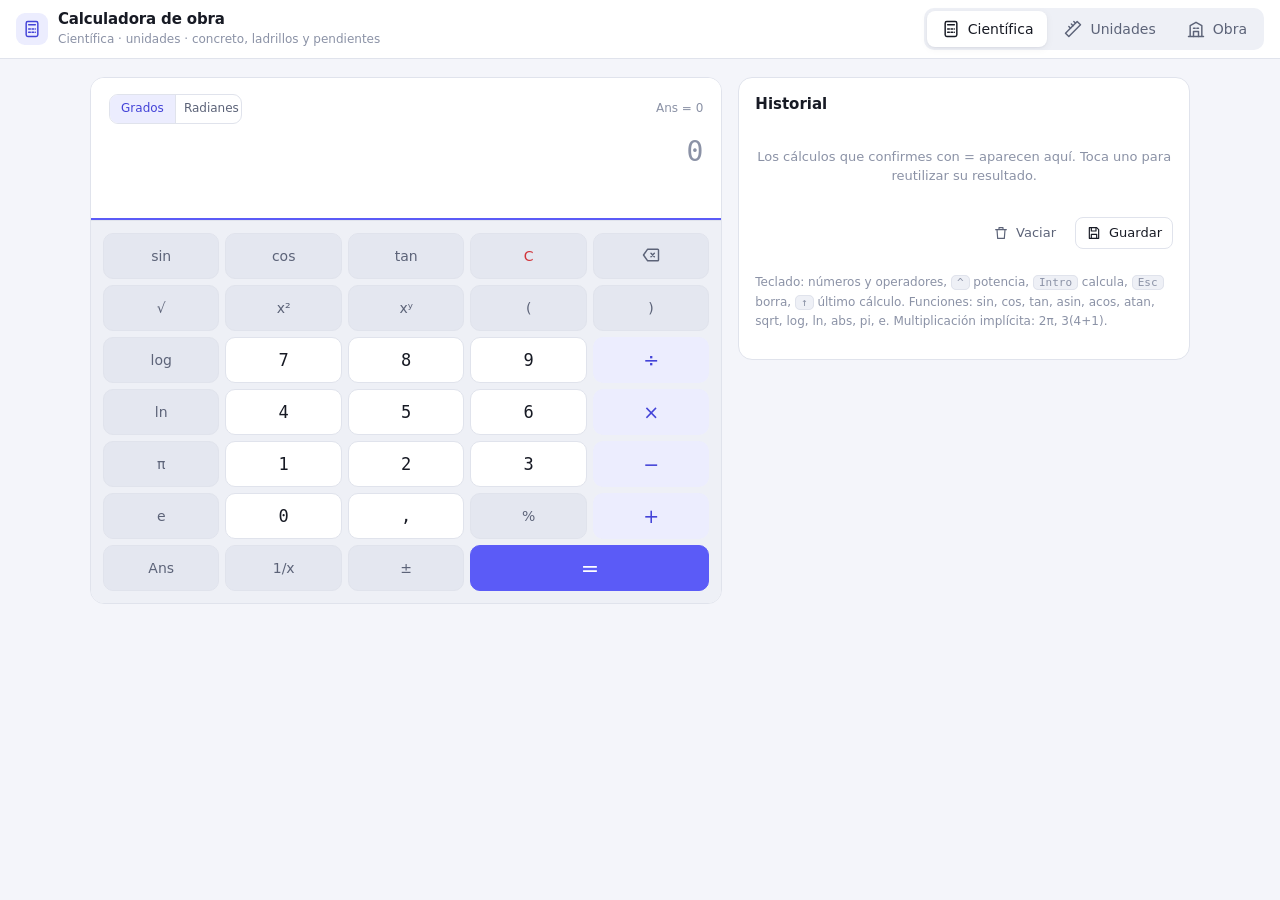
==== pixagent/miniapps/calculadora/index.html @ ebb4f2e2 "Mini apps integradas e interfaz de informes: estado intermedio (en desarrollo) Instantánea del traba" ====
<!doctype html>
<html lang="es">
<head>
<meta charset="utf-8">
<meta name="viewport" content="width=device-width, initial-scale=1, viewport-fit=cover">
<meta name="theme-color" content="#5b5bf7">
<title>Calculadora de obra</title>
<link rel="stylesheet" href="app.css">
</head>
<body>
<svg width="0" height="0" style="position:absolute" aria-hidden="true">
  <defs>
    <symbol id="i-calc" viewBox="0 0 24 24"><rect x="5" y="3" width="14" height="18" rx="2"/><path d="M8 7h8M8 12h2m2 0h2m2 0h0M8 16h2m2 0h2m2 0h0"/></symbol>
    <symbol id="i-ruler" viewBox="0 0 24 24"><path d="m3 17 14-14 4 4L7 21z"/><path d="m7 9 2 2m1-5 2 2m1-5 2 2"/></symbol>
    <symbol id="i-build" viewBox="0 0 24 24"><path d="M3 21h18M5 21V8l7-4 7 4v13"/><path d="M9 21v-6h6v6M9 11h2m2 0h2"/></symbol>
    <symbol id="i-copy" viewBox="0 0 24 24"><rect x="9" y="9" width="11" height="11" rx="2"/><path d="M5 15V5a1 1 0 0 1 1-1h10"/></symbol>
    <symbol id="i-save" viewBox="0 0 24 24"><path d="M5 4h11l3 3v13H5z"/><path d="M8 4v5h7V4M8 20v-6h8v6"/></symbol>
    <symbol id="i-trash" viewBox="0 0 24 24"><path d="M4 7h16M9 7V4h6v3M6 7l1 13h10l1-13"/></symbol>
    <symbol id="i-swap" viewBox="0 0 24 24"><path d="M4 8h14m0 0-3-3m3 3-3 3M20 16H6m0 0 3-3m-3 3 3 3"/></symbol>
    <symbol id="i-back" viewBox="0 0 24 24"><path d="M8 5h12a1 1 0 0 1 1 1v12a1 1 0 0 1-1 1H8l-5-7z"/><path d="m12 10 4 4m0-4-4 4"/></symbol>
    <symbol id="i-check" viewBox="0 0 24 24"><path d="m5 12 5 5L20 7"/></symbol>
    <symbol id="i-alert" viewBox="0 0 24 24"><path d="M12 4 2.5 20h19L12 4Z"/><path d="M12 10v4m0 3v.5"/></symbol>
    <symbol id="i-reset" viewBox="0 0 24 24"><path d="M4 12a8 8 0 1 0 2.5-5.8"/><path d="M4 4v5h5"/></symbol>
    <symbol id="i-x" viewBox="0 0 24 24"><path d="M6 6l12 12M18 6 6 18"/></symbol>
  </defs>
</svg>

<div id="app">
  <header class="topbar">
    <div class="brand">
      <span class="mark"><svg class="i"><use href="#i-calc"/></svg></span>
      <div><h1>Calculadora de obra</h1><small>Científica · unidades · concreto, ladrillos y pendientes</small></div>
    </div>
    <nav class="tabs" role="tablist" aria-label="Secciones">
      <button role="tab" data-tab="sci" aria-selected="true" type="button"><svg class="i"><use href="#i-calc"/></svg> Científica</button>
      <button role="tab" data-tab="units" aria-selected="false" type="button"><svg class="i"><use href="#i-ruler"/></svg> Unidades</button>
      <button role="tab" data-tab="obra" aria-selected="false" type="button"><svg class="i"><use href="#i-build"/></svg> Obra</button>
    </nav>
  </header>

  <div class="content">
    <!-- ================= Científica ================= -->
    <section class="pane" id="pane-sci">
      <div class="sci">
        <div class="calc">
          <div class="display">
            <div class="mode">
              <div class="seg" id="segAngle"><button type="button" data-v="deg" aria-pressed="true">Grados</button><button type="button" data-v="rad" aria-pressed="false">Radianes</button></div>
              <span id="ansHint" style="margin-left:auto">Ans = 0</span>
            </div>
            <input class="expr" id="expr" inputmode="none" autocomplete="off" autocapitalize="off" spellcheck="false" placeholder="0" aria-label="Expresión">
            <div class="out" id="out" aria-live="polite"></div>
          </div>
          <div class="keys" id="keys">
            <button type="button" class="fn" data-ins="sin(">sin</button>
            <button type="button" class="fn" data-ins="cos(">cos</button>
            <button type="button" class="fn" data-ins="tan(">tan</button>
            <button type="button" class="fn danger" data-act="clear">C</button>
            <button type="button" class="fn" data-act="back" aria-label="Borrar"><svg class="i"><use href="#i-back"/></svg></button>

            <button type="button" class="fn" data-ins="sqrt(">√</button>
            <button type="button" class="fn" data-ins="^2">x²</button>
            <button type="button" class="fn" data-ins="^">xʸ</button>
            <button type="button" class="fn" data-ins="(">(</button>
            <button type="button" class="fn" data-ins=")">)</button>

            <button type="button" class="fn" data-ins="log(">log</button>
            <button type="button" class="mono" data-ins="7">7</button>
            <button type="button" class="mono" data-ins="8">8</button>
            <button type="button" class="mono" data-ins="9">9</button>
            <button type="button" class="op" data-ins="÷">÷</button>

            <button type="button" class="fn" data-ins="ln(">ln</button>
            <button type="button" class="mono" data-ins="4">4</button>
            <button type="button" class="mono" data-ins="5">5</button>
            <button type="button" class="mono" data-ins="6">6</button>
            <button type="button" class="op" data-ins="×">×</button>

            <button type="button" class="fn" data-ins="π">π</button>
            <button type="button" class="mono" data-ins="1">1</button>
            <button type="button" class="mono" data-ins="2">2</button>
            <button type="button" class="mono" data-ins="3">3</button>
            <button type="button" class="op" data-ins="−">−</button>

            <button type="button" class="fn" data-ins="e">e</button>
            <button type="button" class="mono" data-ins="0">0</button>
            <button type="button" class="mono" data-ins=",">,</button>
            <button type="button" class="fn" data-ins="%">%</button>
            <button type="button" class="op" data-ins="+">+</button>

            <button type="button" class="fn" data-ins="Ans">Ans</button>
            <button type="button" class="fn" data-ins="1/(">1/x</button>
            <button type="button" class="fn" data-act="neg">±</button>
            <button type="button" class="eq" data-act="eq" style="grid-column: span 2; grid-row: auto" aria-label="Igual">=</button>
          </div>
        </div>
        <div class="card">
          <h2>Historial <span class="k" id="histCount"></span></h2>
          <div class="hist" id="hist"></div>
          <div class="cardacts">
            <button class="btn sm ghost" id="btnHistClear" type="button"><svg class="i sm"><use href="#i-trash"/></svg> Vaciar</button>
            <button class="btn sm" id="btnHistSave" type="button"><svg class="i sm"><use href="#i-save"/></svg> Guardar</button>
          </div>
          <p class="helpkeys">Teclado: números y operadores, <kbd>^</kbd> potencia, <kbd>Intro</kbd> calcula, <kbd>Esc</kbd> borra, <kbd>↑</kbd> último cálculo. Funciones: sin, cos, tan, asin, acos, atan, sqrt, log, ln, abs, pi, e. Multiplicación implícita: 2π, 3(4+1).</p>
        </div>
      </div>
    </section>

    <!-- ================= Unidades ================= -->
    <section class="pane" id="pane-units" hidden>
      <div class="card">
        <div class="chips" id="unitCats" role="tablist"></div>
        <div class="conv">
          <div class="field"><label for="uVal">Valor</label><input class="inp num" id="uVal" inputmode="decimal" value="1"><select class="sel" id="uFrom" aria-label="Unidad de origen" style="margin-top:6px"></select></div>
          <button class="btn icon swap" id="uSwap" type="button" aria-label="Intercambiar unidades"><svg class="i"><use href="#i-swap"/></svg></button>
          <div class="field"><span class="lbl">Resultado</span><div class="bigout" id="uOut">—</div><select class="sel" id="uTo" aria-label="Unidad de destino" style="margin-top:6px"></select></div>
        </div>
        <p class="desc" id="uNote" hidden></p>
        <div class="tablewrap"><table class="all" id="uAll"></table></div>
        <div class="cardacts">
          <button class="btn sm" id="uCopy" type="button"><svg class="i sm"><use href="#i-copy"/></svg> Copiar</button>
          <button class="btn sm" id="uSave" type="button"><svg class="i sm"><use href="#i-save"/></svg> Guardar</button>
        </div>
      </div>
    </section>

    <!-- ================= Obra ================= -->
    <section class="pane" id="pane-obra" hidden>
      <div class="grid2">
        <div class="card" data-calc="losa">
          <h2>Losa <span class="k">área · volumen · concreto</span></h2>
          <div class="grid3">
            <div class="field"><label for="lo_l">Largo</label><div class="with-unit"><input class="inp num" id="lo_l" inputmode="decimal" value="6"><span class="unit">m</span></div></div>
            <div class="field"><label for="lo_a">Ancho</label><div class="with-unit"><input class="inp num" id="lo_a" inputmode="decimal" value="4"><span class="unit">m</span></div></div>
            <div class="field"><label for="lo_e">Espesor</label><div class="with-unit"><input class="inp num" id="lo_e" inputmode="decimal" value="15"><span class="unit">cm</span></div></div>
          </div>
          <div class="grid2">
            <div class="field"><label for="lo_fc">Resistencia f'c</label><select class="sel fc" id="lo_fc"></select></div>
            <div class="field"><label for="lo_w">Desperdicio</label><div class="with-unit"><input class="inp num" id="lo_w" inputmode="decimal" value="5"><span class="unit">%</span></div></div>
          </div>
          <div class="results" id="lo_res"></div>
          <div class="cardacts"><button class="btn sm" data-copy="losa" type="button"><svg class="i sm"><use href="#i-copy"/></svg> Copiar</button><button class="btn sm" data-save="losa" type="button"><svg class="i sm"><use href="#i-save"/></svg> Guardar</button></div>
        </div>

        <div class="card" data-calc="zapata">
          <h2>Zapata <span class="k">volumen · concreto</span></h2>
          <div class="grid3">
            <div class="field"><label for="za_l">Largo</label><div class="with-unit"><input class="inp num" id="za_l" inputmode="decimal" value="1.5"><span class="unit">m</span></div></div>
            <div class="field"><label for="za_a">Ancho</label><div class="with-unit"><input class="inp num" id="za_a" inputmode="decimal" value="1.5"><span class="unit">m</span></div></div>
            <div class="field"><label for="za_h">Altura</label><div class="with-unit"><input class="inp num" id="za_h" inputmode="decimal" value="60"><span class="unit">cm</span></div></div>
          </div>
          <div class="grid3">
            <div class="field"><label for="za_n">Cantidad</label><input class="inp num" id="za_n" inputmode="numeric" value="8"></div>
            <div class="field"><label for="za_fc">f'c</label><select class="sel fc" id="za_fc"></select></div>
            <div class="field"><label for="za_w">Desperdicio</label><div class="with-unit"><input class="inp num" id="za_w" inputmode="decimal" value="5"><span class="unit">%</span></div></div>
          </div>
          <div class="results" id="za_res"></div>
          <div class="cardacts"><button class="btn sm" data-copy="zapata" type="button"><svg class="i sm"><use href="#i-copy"/></svg> Copiar</button><button class="btn sm" data-save="zapata" type="button"><svg class="i sm"><use href="#i-save"/></svg> Guardar</button></div>
        </div>

        <div class="card" data-calc="columna">
          <h2>Columna <span class="k">sección rectangular</span></h2>
          <div class="grid3">
            <div class="field"><label for="co_b">Base b</label><div class="with-unit"><input class="inp num" id="co_b" inputmode="decimal" value="25"><span class="unit">cm</span></div></div>
            <div class="field"><label for="co_h">Peralte h</label><div class="with-unit"><input class="inp num" id="co_h" inputmode="decimal" value="40"><span class="unit">cm</span></div></div>
            <div class="field"><label for="co_alt">Altura</label><div class="with-unit"><input class="inp num" id="co_alt" inputmode="decimal" value="3"><span class="unit">m</span></div></div>
          </div>
          <div class="grid3">
            <div class="field"><label for="co_n">Cantidad</label><input class="inp num" id="co_n" inputmode="numeric" value="12"></div>
            <div class="field"><label for="co_fc">f'c</label><select class="sel fc" id="co_fc"></select></div>
            <div class="field"><label for="co_w">Desperdicio</label><div class="with-unit"><input class="inp num" id="co_w" inputmode="decimal" value="5"><span class="unit">%</span></div></div>
          </div>
          <div class="results" id="co_res"></div>
          <div class="cardacts"><button class="btn sm" data-copy="columna" type="button"><svg class="i sm"><use href="#i-copy"/></svg> Copiar</button><button class="btn sm" data-save="columna" type="button"><svg class="i sm"><use href="#i-save"/></svg> Guardar</button></div>
        </div>

        <div class="card" data-calc="concreto">
          <h2>Concreto por m³ <span class="k">cemento · arena · grava · agua</span></h2>
          <div class="grid3">
            <div class="field"><label for="cn_v">Volumen</label><div class="with-unit"><input class="inp num" id="cn_v" inputmode="decimal" value="10"><span class="unit">m³</span></div></div>
            <div class="field"><label for="cn_fc">f'c</label><select class="sel fc" id="cn_fc"></select></div>
            <div class="field"><label for="cn_w">Desperdicio</label><div class="with-unit"><input class="inp num" id="cn_w" inputmode="decimal" value="5"><span class="unit">%</span></div></div>
          </div>
          <div class="results" id="cn_res"></div>
          <details>
            <summary style="cursor:pointer;color:var(--text-2);font-size:13px">Dosificación de referencia por m³ (editable)</summary>
            <p class="desc" style="margin:8px 0">Valores típicos para mezcla en obra con cemento Portland (bolsa de 42,5 kg) y agregados húmedos. Son una referencia: ajústalos a tu diseño de mezcla.</p>
            <div class="tablewrap"><table class="dos" id="dosTable"></table></div>
            <div class="cardacts" style="margin-top:8px"><button class="btn sm ghost" id="dosReset" type="button"><svg class="i sm"><use href="#i-reset"/></svg> Restablecer valores</button></div>
          </details>
          <div class="cardacts"><button class="btn sm" data-copy="concreto" type="button"><svg class="i sm"><use href="#i-copy"/></svg> Copiar</button><button class="btn sm" data-save="concreto" type="button"><svg class="i sm"><use href="#i-save"/></svg> Guardar</button></div>
        </div>

        <div class="card" data-calc="ladrillos">
          <h2>Ladrillos por m² <span class="k">muro de albañilería</span></h2>
          <div class="grid3">
            <div class="field"><label for="la_l">Largo visto</label><div class="with-unit"><input class="inp num" id="la_l" inputmode="decimal" value="24"><span class="unit">cm</span></div></div>
            <div class="field"><label for="la_h">Alto visto</label><div class="with-unit"><input class="inp num" id="la_h" inputmode="decimal" value="9"><span class="unit">cm</span></div></div>
            <div class="field"><label for="la_j">Junta</label><div class="with-unit"><input class="inp num" id="la_j" inputmode="decimal" value="1.5"><span class="unit">cm</span></div></div>
          </div>
          <div class="grid2">
            <div class="field"><label for="la_area">Área de muro</label><div class="with-unit"><input class="inp num" id="la_area" inputmode="decimal" value="45"><span class="unit">m²</span></div></div>
            <div class="field"><label for="la_w">Desperdicio</label><div class="with-unit"><input class="inp num" id="la_w" inputmode="decimal" value="5"><span class="unit">%</span></div></div>
          </div>
          <p class="desc">Aparejo de soga: King Kong 24×13×9 visto 24×9; pandereta 23×11×9 visto 23×9; bloque de concreto 39×19.</p>
          <div class="results" id="la_res"></div>
          <div class="cardacts"><button class="btn sm" data-copy="ladrillos" type="button"><svg class="i sm"><use href="#i-copy"/></svg> Copiar</button><button class="btn sm" data-save="ladrillos" type="button"><svg class="i sm"><use href="#i-save"/></svg> Guardar</button></div>
        </div>

        <div class="card" data-calc="pendiente">
          <h2>Pendiente y escalera <span class="k">rampa · peldaños</span></h2>
          <div class="grid2">
            <div class="field"><label for="pe_h">Desnivel</label><div class="with-unit"><input class="inp num" id="pe_h" inputmode="decimal" value="1.2"><span class="unit">m</span></div></div>
            <div class="field"><label for="pe_d">Distancia horizontal</label><div class="with-unit"><input class="inp num" id="pe_d" inputmode="decimal" value="10"><span class="unit">m</span></div></div>
          </div>
          <div class="results" id="pe_res"></div>
          <div class="grid2">
            <div class="field"><label for="es_h">Altura a salvar (escalera)</label><div class="with-unit"><input class="inp num" id="es_h" inputmode="decimal" value="2.8"><span class="unit">m</span></div></div>
            <div class="field"><label for="es_ch">Contrahuella deseada</label><div class="with-unit"><input class="inp num" id="es_ch" inputmode="decimal" value="17.5"><span class="unit">cm</span></div></div>
          </div>
          <div class="results" id="es_res"></div>
          <div class="cardacts"><button class="btn sm" data-copy="pendiente" type="button"><svg class="i sm"><use href="#i-copy"/></svg> Copiar</button><button class="btn sm" data-save="pendiente" type="button"><svg class="i sm"><use href="#i-save"/></svg> Guardar</button></div>
        </div>
      </div>
    </section>
  </div>
</div>
<div class="toast" id="toast" role="status" aria-live="polite"></div>

<script src="/static/pixagent-sdk.js"></script>
<script src="app.js"></script>
</body>
</html>
---- pixagent/miniapps/calculadora/app.css ----
/* Calculadora de obra — lenguaje visual compartido de las mini apps de PixAgent.
   Disposición: barra superior con pestañas · contenido en tarjetas (científica, unidades, obra). */
:root {
  --bg: #f4f5fa; --surface: #ffffff; --surface-2: #eef0f6; --surface-3: #e4e7f0;
  --text: #171a24; --text-2: #5c6378; --text-3: #8b92a6;
  --border: #e0e3ec; --border-strong: #c9cdda;
  --accent: #5b5bf7; --accent-hover: #4a4ae0; --accent-soft: #ecedfe; --accent-text: #4343d8; --on-accent: #ffffff;
  --ok: #17923f; --ok-soft: #e3f6e9; --warn: #b26a00; --warn-soft: #fff3dd; --err: #d1343a; --err-soft: #fdeaea;
  --shadow-1: 0 1px 2px rgba(23, 26, 36, .05), 0 2px 8px rgba(23, 26, 36, .05);
  --shadow-2: 0 6px 24px rgba(23, 26, 36, .12);
  --r-sm: 8px; --r: 12px; --r-lg: 14px;
  --font: -apple-system, BlinkMacSystemFont, "Segoe UI Variable", "Segoe UI", Roboto, system-ui, sans-serif;
  --mono: ui-monospace, "SF Mono", "Cascadia Code", Menlo, Consolas, monospace;
  --focus: 0 0 0 3px rgba(91, 91, 247, .35);
  --paper-bg: #d9dce6;
  --safe-t: env(safe-area-inset-top, 0px); --safe-b: env(safe-area-inset-bottom, 0px);
  --safe-l: env(safe-area-inset-left, 0px); --safe-r: env(safe-area-inset-right, 0px);
  --dur: 150ms;
  color-scheme: light;
}
@media (prefers-color-scheme: dark) {
  :root:not([data-theme="light"]) {
    --bg: #0e1017; --surface: #161925; --surface-2: #1d2130; --surface-3: #262b3c;
    --text: #e7e9f1; --text-2: #a3a9bb; --text-3: #737a8e;
    --border: #2a2f40; --border-strong: #3b4157;
    --accent: #7c7cff; --accent-hover: #9393ff; --accent-soft: #232648; --accent-text: #a9a9ff; --on-accent: #ffffff;
    --ok: #3ccf6d; --ok-soft: #14301f; --warn: #f2b141; --warn-soft: #33270f; --err: #f2676c; --err-soft: #3a1a1c;
    --shadow-1: 0 1px 2px rgba(0, 0, 0, .3); --shadow-2: 0 8px 28px rgba(0, 0, 0, .45);
    --focus: 0 0 0 3px rgba(124, 124, 255, .45);
    --paper-bg: #0a0c12;
    color-scheme: dark;
  }
}
:root[data-theme="dark"] {
  --bg: #0e1017; --surface: #161925; --surface-2: #1d2130; --surface-3: #262b3c;
  --text: #e7e9f1; --text-2: #a3a9bb; --text-3: #737a8e;
  --border: #2a2f40; --border-strong: #3b4157;
  --accent: #7c7cff; --accent-hover: #9393ff; --accent-soft: #232648; --accent-text: #a9a9ff; --on-accent: #ffffff;
  --ok: #3ccf6d; --ok-soft: #14301f; --warn: #f2b141; --warn-soft: #33270f; --err: #f2676c; --err-soft: #3a1a1c;
  --shadow-1: 0 1px 2px rgba(0, 0, 0, .3); --shadow-2: 0 8px 28px rgba(0, 0, 0, .45);
  --focus: 0 0 0 3px rgba(124, 124, 255, .45);
  --paper-bg: #0a0c12;
  color-scheme: dark;
}

* { box-sizing: border-box; -webkit-tap-highlight-color: transparent; }
html, body { margin: 0; height: 100%; }
body {
  background: var(--bg); color: var(--text); font: 14px/1.45 var(--font);
  -webkit-text-size-adjust: 100%; overflow: hidden; overscroll-behavior: none;
}
button, input, select, textarea { font: inherit; color: inherit; }
button { cursor: pointer; }
[hidden] { display: none !important; }
svg.i { width: 20px; height: 20px; stroke: currentColor; fill: none; stroke-width: 1.75; stroke-linecap: round; stroke-linejoin: round; flex: none; }
svg.i.sm { width: 16px; height: 16px; }
:focus-visible { outline: none; box-shadow: var(--focus); }
.sr { position: absolute; width: 1px; height: 1px; overflow: hidden; clip: rect(0 0 0 0); white-space: nowrap; }
/* Botones */
.btn {
  display: inline-flex; align-items: center; justify-content: center; gap: 7px; min-height: 38px; padding: 8px 13px;
  border-radius: 10px; border: 1px solid var(--border); background: var(--surface); color: var(--text); font-weight: 500;
  text-decoration: none; touch-action: manipulation; white-space: nowrap; transition: background var(--dur), border-color var(--dur), color var(--dur), transform var(--dur);
}
.btn:hover { border-color: var(--border-strong); background: var(--surface-2); }
.btn:active { transform: translateY(1px); }
.btn:disabled { opacity: .5; pointer-events: none; }
.btn.primary { background: var(--accent); border-color: var(--accent); color: var(--on-accent); }
.btn.primary:hover { background: var(--accent-hover); border-color: var(--accent-hover); }
.btn.soft { background: var(--accent-soft); border-color: transparent; color: var(--accent-text); }
.btn.soft:hover { background: var(--accent-soft); filter: brightness(.97); }
.btn.ghost { border-color: transparent; background: transparent; color: var(--text-2); }
.btn.ghost:hover { background: var(--surface-2); color: var(--text); }
.btn.icon { padding: 0; width: 38px; }
.btn.sm { min-height: 32px; padding: 5px 10px; font-size: 13px; border-radius: 8px; }
.btn.sm.icon { width: 32px; }
.btn.danger:hover { color: var(--err); border-color: var(--err); }
.btn.block { width: 100%; }

/* Campos */
.field { display: flex; flex-direction: column; gap: 5px; min-width: 0; }
.field > label, .lbl { font-size: 12px; font-weight: 500; color: var(--text-2); }
.inp, .sel, textarea.inp {
  width: 100%; min-height: 38px; padding: 7px 10px; border-radius: 9px; border: 1px solid var(--border);
  background: var(--surface); color: var(--text); transition: border-color var(--dur), box-shadow var(--dur);
}
.inp:focus, .sel:focus, textarea.inp:focus { outline: none; border-color: var(--accent); box-shadow: var(--focus); }
.inp::placeholder { color: var(--text-3); }
.sel { appearance: none; -webkit-appearance: none; padding-right: 30px;
  background-image: url("data:image/svg+xml,%3Csvg xmlns='http://www.w3.org/2000/svg' width='16' height='16' viewBox='0 0 24 24' fill='none' stroke='%238b92a6' stroke-width='2' stroke-linecap='round' stroke-linejoin='round'%3E%3Cpath d='m6 9 6 6 6-6'/%3E%3C/svg%3E");
  background-repeat: no-repeat; background-position: right 9px center; }
.row { display: grid; grid-template-columns: 1fr 1fr; gap: 10px; }
.row.three { grid-template-columns: 1fr 1fr 1fr; }
.stack { display: flex; flex-direction: column; gap: 10px; }

/* Segmentos */
.seg { display: inline-flex; width: 100%; border: 1px solid var(--border); border-radius: 9px; overflow: hidden; background: var(--surface); }
.seg button { flex: 1; min-height: 36px; border: 0; background: transparent; color: var(--text-2); font-weight: 500; padding: 0 8px; border-right: 1px solid var(--border); transition: background var(--dur), color var(--dur); }
.seg button:last-child { border-right: 0; }
.seg button[aria-pressed="true"] { background: var(--accent-soft); color: var(--accent-text); }
.seg button:focus-visible { box-shadow: inset var(--focus); }
/* Interruptor */
.switch { display: flex; align-items: center; justify-content: space-between; gap: 10px; min-height: 38px; }
.switch input { position: absolute; opacity: 0; width: 0; height: 0; }
.switch .track { width: 40px; height: 24px; border-radius: 999px; background: var(--border-strong); position: relative; transition: background var(--dur); flex: none; }
.switch .track::after { content: ""; position: absolute; top: 3px; left: 3px; width: 18px; height: 18px; border-radius: 50%; background: #fff; transition: transform var(--dur); box-shadow: 0 1px 2px rgba(0,0,0,.25); }
.switch input:checked + .track { background: var(--accent); }
.switch input:checked + .track::after { transform: translateX(16px); }
.switch input:focus-visible + .track { box-shadow: var(--focus); }
/* ---- Resultado / avisos ---- */
.notice { border-radius: var(--r); padding: 12px 14px; font-size: 13px; display: flex; gap: 10px; align-items: flex-start; border: 1px solid var(--border); background: var(--surface-2); }
.notice.ok { background: var(--ok-soft); border-color: transparent; color: var(--text); }
.notice.err { background: var(--err-soft); border-color: transparent; }
.notice.err svg { color: var(--err); }
.notice.ok svg { color: var(--ok); }
.notice .body { flex: 1; min-width: 0; }
.notice .body b { display: block; margin-bottom: 2px; }
.notice .body .acts { display: flex; gap: 8px; flex-wrap: wrap; margin-top: 10px; }
.notice .close { border: 0; background: transparent; color: var(--text-3); padding: 2px; display: grid; place-items: center; }
.spin { width: 18px; height: 18px; border: 2px solid var(--border-strong); border-top-color: var(--accent); border-radius: 50%; animation: spin .8s linear infinite; flex: none; }
@keyframes spin { to { transform: rotate(360deg); } }
/* ---- Toast ---- */
.toast { position: fixed; left: 50%; bottom: calc(20px + var(--safe-b)); transform: translateX(-50%) translateY(20px); opacity: 0; background: var(--text); color: var(--bg); padding: 10px 16px; border-radius: 10px; font-size: 13px; box-shadow: var(--shadow-2); transition: opacity var(--dur), transform var(--dur); pointer-events: none; z-index: 50; max-width: calc(100vw - 32px); }
.toast.show { opacity: 1; transform: translateX(-50%) translateY(0); }

/* ---- Calculadora: estructura ---- */
#app { display: grid; grid-template-rows: auto 1fr; height: 100%; height: 100dvh; padding-top: var(--safe-t); }
.topbar {
  display: flex; align-items: center; gap: 14px; min-height: 54px; flex-wrap: wrap;
  padding: 8px max(16px, var(--safe-r)) 8px max(16px, var(--safe-l));
  background: var(--surface); border-bottom: 1px solid var(--border);
}
.brand { display: flex; align-items: center; gap: 10px; min-width: 0; }
.brand .mark { width: 32px; height: 32px; border-radius: 9px; background: var(--accent-soft); color: var(--accent-text); display: grid; place-items: center; flex: none; }
.brand h1 { font-size: 15px; font-weight: 600; margin: 0; letter-spacing: -.01em; white-space: nowrap; }
.brand small { display: block; color: var(--text-3); font-size: 12px; font-weight: 400; white-space: nowrap; }
.tabs { display: flex; gap: 2px; background: var(--surface-2); padding: 3px; border-radius: 10px; margin-left: auto; }
.tabs button { border: 0; background: transparent; border-radius: 8px; padding: 0 14px; min-height: 36px; font-weight: 500; color: var(--text-2); display: inline-flex; align-items: center; gap: 7px; white-space: nowrap; transition: background var(--dur), color var(--dur); }
.tabs button[aria-selected="true"] { background: var(--surface); color: var(--text); box-shadow: var(--shadow-1); }
.content { overflow-y: auto; -webkit-overflow-scrolling: touch; padding: 18px max(16px, var(--safe-r)) calc(28px + var(--safe-b)) max(16px, var(--safe-l)); }
.pane { max-width: 1100px; margin: 0 auto; }

/* Tarjetas */
.card { background: var(--surface); border: 1px solid var(--border); border-radius: var(--r-lg); padding: 16px; display: flex; flex-direction: column; gap: 12px; min-width: 0; }
.card h2 { margin: 0; font-size: 15px; font-weight: 600; display: flex; align-items: center; gap: 8px; }
.card h2 .k { color: var(--text-3); font-weight: 500; font-size: 12px; margin-left: auto; }
.card p.desc { margin: -6px 0 0; color: var(--text-2); font-size: 13px; }
.grid2 { display: grid; grid-template-columns: 1fr 1fr; gap: 14px; align-items: start; }
.grid3 { display: grid; grid-template-columns: repeat(3, 1fr); gap: 14px; align-items: start; }

/* Resultados */
.results { background: var(--surface-2); border-radius: var(--r); padding: 10px 12px; display: flex; flex-direction: column; gap: 4px; }
.res { display: flex; justify-content: space-between; gap: 10px; align-items: baseline; padding: 4px 0; border-bottom: 1px dashed var(--border); }
.res:last-child { border-bottom: 0; }
.res .l { color: var(--text-2); font-size: 13px; }
.res .v { font-family: var(--mono); font-variant-numeric: tabular-nums; font-weight: 600; font-size: 15px; text-align: right; }
.res .v small { font-family: var(--font); color: var(--text-3); font-weight: 500; font-size: 12px; margin-left: 4px; }
.res.big .v { font-size: 20px; color: var(--accent-text); }
.cardacts { display: flex; gap: 8px; flex-wrap: wrap; justify-content: flex-end; }
.unit { color: var(--text-3); font-size: 12px; }
.inp.num { font-family: var(--mono); font-variant-numeric: tabular-nums; }
.field .with-unit { position: relative; }
.field .with-unit .inp { padding-right: 46px; }
.field .with-unit .unit { position: absolute; right: 10px; top: 50%; transform: translateY(-50%); pointer-events: none; }

/* ---- Científica ---- */
.sci { display: grid; grid-template-columns: minmax(0, 1.4fr) minmax(260px, 1fr); gap: 16px; align-items: start; }
.calc { background: var(--surface); border: 1px solid var(--border); border-radius: var(--r-lg); overflow: hidden; }
.display { padding: 16px 18px 12px; display: flex; flex-direction: column; gap: 4px; background: var(--surface); border-bottom: 1px solid var(--border); }
.display .mode { display: flex; gap: 8px; align-items: center; font-size: 12px; color: var(--text-3); }
.display .mode .seg { width: auto; }
.display .mode .seg button { min-width: 52px; min-height: 28px; font-size: 12px; }
.display input.expr { width: 100%; border: 0; background: transparent; font: 500 28px/1.2 var(--mono); color: var(--text); text-align: right; padding: 6px 0; outline: none; min-height: 48px; }
.display input.expr::placeholder { color: var(--text-3); }
.display input.expr:focus-visible { box-shadow: none; }
.display:focus-within { box-shadow: inset 0 -2px 0 var(--accent); }
.display .out { text-align: right; font: 600 22px/1.2 var(--mono); color: var(--text-2); min-height: 28px; font-variant-numeric: tabular-nums; overflow-wrap: anywhere; transition: color var(--dur); }
.display .out.final { color: var(--accent-text); font-size: 30px; }
.display .out.err { color: var(--err); font-size: 14px; font-family: var(--font); font-weight: 500; }
.keys { display: grid; grid-template-columns: repeat(5, 1fr); gap: 6px; padding: 12px; background: var(--surface-2); }
.keys button { min-height: 46px; border-radius: 10px; border: 1px solid var(--border); background: var(--surface); font: 500 17px var(--font); color: var(--text); transition: background var(--dur), transform 80ms; touch-action: manipulation; }
.keys button:active { transform: scale(.96); }
.keys button.fn { font-size: 14px; color: var(--text-2); background: var(--surface-3); }
.keys button.op { color: var(--accent-text); background: var(--accent-soft); border-color: transparent; font-size: 19px; }
.keys button.eq { background: var(--accent); color: var(--on-accent); border-color: var(--accent); grid-row: span 2; font-size: 22px; }
.keys button.danger { color: var(--err); }
.keys .mono { font-family: var(--mono); }
.hist { display: flex; flex-direction: column; gap: 6px; max-height: 70vh; overflow-y: auto; }
.hist button { border: 1px solid var(--border); background: var(--surface); border-radius: 10px; padding: 8px 12px; text-align: right; font-family: var(--mono); cursor: pointer; transition: border-color var(--dur); display: flex; flex-direction: column; align-items: flex-end; gap: 2px; width: 100%; }
.hist button:hover { border-color: var(--accent); }
.hist .e { color: var(--text-3); font-size: 12px; overflow-wrap: anywhere; }
.hist .r { font-weight: 600; font-size: 15px; font-variant-numeric: tabular-nums; }
.hist .none { color: var(--text-3); font-size: 13px; text-align: center; padding: 20px 0; }
.helpkeys { color: var(--text-3); font-size: 12px; line-height: 1.6; }
.helpkeys kbd { font-family: var(--mono); background: var(--surface-2); border: 1px solid var(--border); border-radius: 5px; padding: 0 5px; font-size: 11px; }

/* ---- Unidades ---- */
.chips { display: flex; gap: 6px; flex-wrap: wrap; }
.chip { border: 1px solid var(--border); background: var(--surface); border-radius: 999px; padding: 6px 13px; font-size: 13px; font-weight: 500; color: var(--text-2); min-height: 36px; transition: background var(--dur), color var(--dur), border-color var(--dur); }
.chip[aria-pressed="true"] { background: var(--accent-soft); color: var(--accent-text); border-color: transparent; }
.conv { display: grid; grid-template-columns: 1fr auto 1fr; gap: 10px; align-items: end; }
.conv .swap { margin-bottom: 0; }
.conv .inp.num { font-size: 20px; min-height: 48px; }
.conv .bigout { font: 600 24px/1.2 var(--mono); color: var(--accent-text); min-height: 48px; display: flex; align-items: center; padding: 0 10px; background: var(--surface-2); border-radius: 9px; border: 1px solid var(--border); overflow-wrap: anywhere; font-variant-numeric: tabular-nums; }
table.all { width: 100%; border-collapse: collapse; font-size: 13px; }
table.all td { padding: 7px 4px; border-bottom: 1px solid var(--border); }
table.all td:last-child { text-align: right; font-family: var(--mono); font-variant-numeric: tabular-nums; font-weight: 500; }
table.all tr:last-child td { border-bottom: 0; }
.tablewrap { overflow-x: auto; }

/* Dosificación */
table.dos { width: 100%; border-collapse: collapse; font-size: 13px; min-width: 460px; }
table.dos th { text-align: left; color: var(--text-3); font-weight: 500; font-size: 12px; padding: 4px 6px; border-bottom: 1px solid var(--border); }
table.dos td { padding: 4px 6px; border-bottom: 1px solid var(--border); }
table.dos td input { width: 100%; min-height: 34px; font-family: var(--mono); font-size: 13px; padding: 4px 8px; }
table.dos tr.sel td { background: var(--accent-soft); }
table.dos tr.sel td:first-child { color: var(--accent-text); font-weight: 600; border-radius: 6px 0 0 6px; }

.blondel { font-size: 12px; padding: 6px 10px; border-radius: 8px; background: var(--surface-2); display: inline-flex; gap: 6px; align-items: center; }
.blondel.ok { background: var(--ok-soft); color: var(--ok); }
.blondel.bad { background: var(--warn-soft); color: var(--warn); }

/* Responsive */
@media (max-width: 900px) {
  body { font-size: 15px; }
  .inp, .sel { font-size: 16px; }
  .brand small { display: none; }
  .tabs { margin-left: 0; width: 100%; }
  .tabs button { flex: 1; justify-content: center; padding: 0 6px; min-height: 40px; }
  .sci { grid-template-columns: 1fr; }
  .grid2, .grid3 { grid-template-columns: 1fr; }
  .hist { max-height: 40vh; }
  .keys button { min-height: 50px; }
  .display input.expr { font-size: 24px; }
}
@media (max-width: 560px) { .conv { grid-template-columns: 1fr; } .conv .swap { justify-self: center; transform: rotate(90deg); } .tabs button svg { display: none; } }
@media (prefers-reduced-motion: reduce) { *, *::before, *::after { transition-duration: 0ms !important; animation-duration: 0ms !important; } }
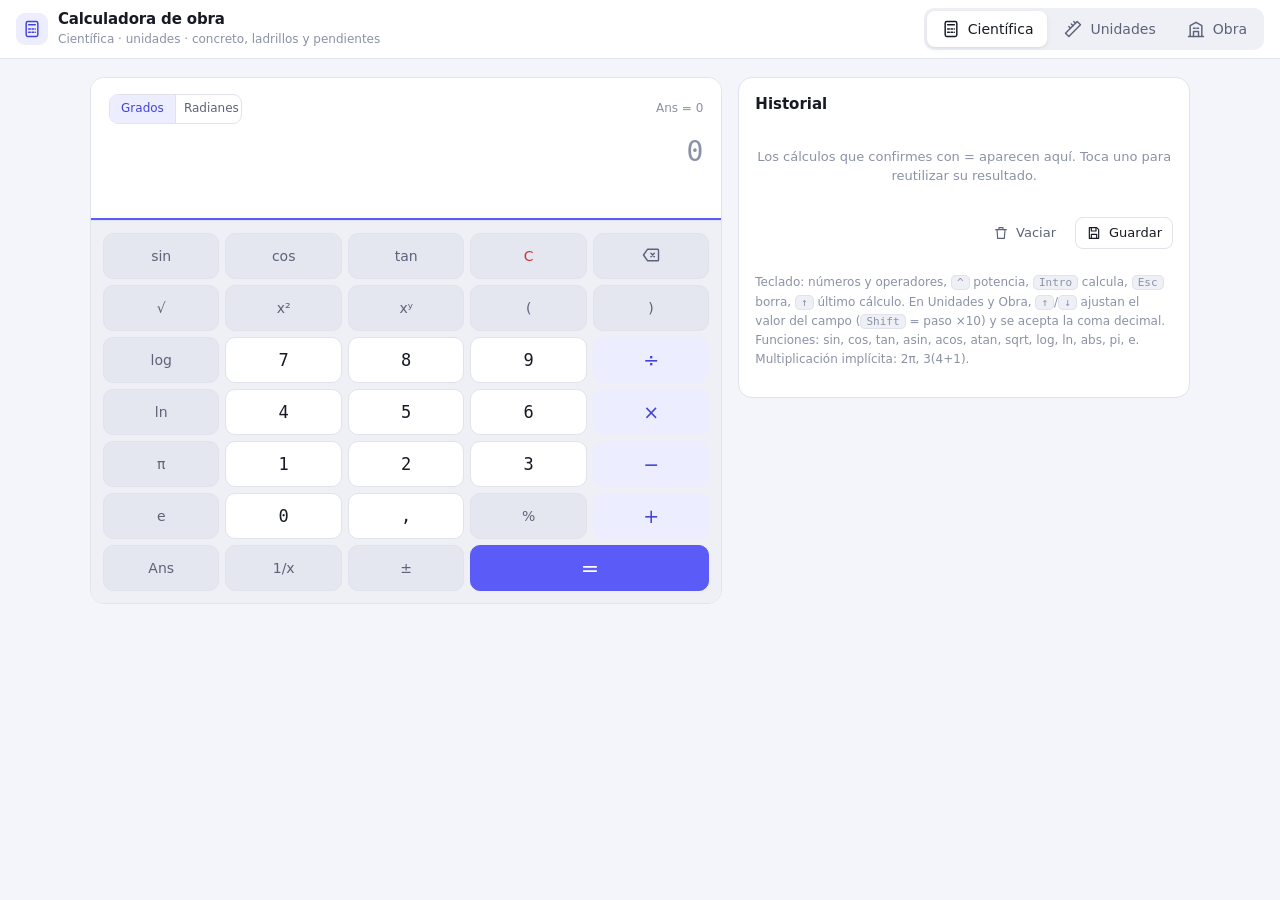
==== commit 925850cc: "Interfaces (simplificación, táctil/ratón y mini apps de IA local): estado intermedio en desarrollo C" ====
--- a/pixagent/miniapps/calculadora/index.html
+++ b/pixagent/miniapps/calculadora/index.html
@@ -22,6 +22,7 @@
     <symbol id="i-alert" viewBox="0 0 24 24"><path d="M12 4 2.5 20h19L12 4Z"/><path d="M12 10v4m0 3v.5"/></symbol>
     <symbol id="i-reset" viewBox="0 0 24 24"><path d="M4 12a8 8 0 1 0 2.5-5.8"/><path d="M4 4v5h5"/></symbol>
     <symbol id="i-x" viewBox="0 0 24 24"><path d="M6 6l12 12M18 6 6 18"/></symbol>
+    <symbol id="i-chevron" viewBox="0 0 24 24"><path d="m6 9 6 6 6-6"/></symbol>
   </defs>
 </svg>
 
@@ -101,7 +102,7 @@
             <button class="btn sm ghost" id="btnHistClear" type="button"><svg class="i sm"><use href="#i-trash"/></svg> Vaciar</button>
             <button class="btn sm" id="btnHistSave" type="button"><svg class="i sm"><use href="#i-save"/></svg> Guardar</button>
           </div>
-          <p class="helpkeys">Teclado: números y operadores, <kbd>^</kbd> potencia, <kbd>Intro</kbd> calcula, <kbd>Esc</kbd> borra, <kbd>↑</kbd> último cálculo. Funciones: sin, cos, tan, asin, acos, atan, sqrt, log, ln, abs, pi, e. Multiplicación implícita: 2π, 3(4+1).</p>
+          <p class="helpkeys">Teclado: números y operadores, <kbd>^</kbd> potencia, <kbd>Intro</kbd> calcula, <kbd>Esc</kbd> borra, <kbd>↑</kbd> último cálculo. En Unidades y Obra, <kbd>↑</kbd>/<kbd>↓</kbd> ajustan el valor del campo (<kbd>Shift</kbd> = paso ×10) y se acepta la coma decimal. Funciones: sin, cos, tan, asin, acos, atan, sqrt, log, ln, abs, pi, e. Multiplicación implícita: 2π, 3(4+1).</p>
         </div>
       </div>
     </section>
@@ -112,7 +113,7 @@
         <div class="chips" id="unitCats" role="tablist"></div>
         <div class="conv">
           <div class="field"><label for="uVal">Valor</label><input class="inp num" id="uVal" inputmode="decimal" value="1"><select class="sel" id="uFrom" aria-label="Unidad de origen" style="margin-top:6px"></select></div>
-          <button class="btn icon swap" id="uSwap" type="button" aria-label="Intercambiar unidades"><svg class="i"><use href="#i-swap"/></svg></button>
+          <button class="btn icon swap" id="uSwap" type="button" aria-label="Intercambiar unidades" title="Intercambiar unidades"><svg class="i"><use href="#i-swap"/></svg></button>
           <div class="field"><span class="lbl">Resultado</span><div class="bigout" id="uOut">—</div><select class="sel" id="uTo" aria-label="Unidad de destino" style="margin-top:6px"></select></div>
         </div>
         <p class="desc" id="uNote" hidden></p>
@@ -126,9 +127,11 @@
 
     <!-- ================= Obra ================= -->
     <section class="pane" id="pane-obra" hidden>
-      <div class="grid2">
-        <div class="card" data-calc="losa">
-          <h2>Losa <span class="k">área · volumen · concreto</span></h2>
+      <p class="obra-hint">Las calculadoras que más usas se muestran abiertas; el resto, plegadas debajo.</p>
+      <div class="grid2" id="obraTop">
+        <details class="card" data-calc="losa">
+          <summary><h2>Losa <span class="k">área · volumen · concreto</span></h2><svg class="i chev"><use href="#i-chevron"/></svg></summary>
+          <div class="card-body">
           <div class="grid3">
             <div class="field"><label for="lo_l">Largo</label><div class="with-unit"><input class="inp num" id="lo_l" inputmode="decimal" value="6"><span class="unit">m</span></div></div>
             <div class="field"><label for="lo_a">Ancho</label><div class="with-unit"><input class="inp num" id="lo_a" inputmode="decimal" value="4"><span class="unit">m</span></div></div>
@@ -140,10 +143,12 @@
           </div>
           <div class="results" id="lo_res"></div>
           <div class="cardacts"><button class="btn sm" data-copy="losa" type="button"><svg class="i sm"><use href="#i-copy"/></svg> Copiar</button><button class="btn sm" data-save="losa" type="button"><svg class="i sm"><use href="#i-save"/></svg> Guardar</button></div>
-        </div>
-
-        <div class="card" data-calc="zapata">
-          <h2>Zapata <span class="k">volumen · concreto</span></h2>
+          </div>
+        </details>
+
+        <details class="card" data-calc="zapata">
+          <summary><h2>Zapata <span class="k">volumen · concreto</span></h2><svg class="i chev"><use href="#i-chevron"/></svg></summary>
+          <div class="card-body">
           <div class="grid3">
             <div class="field"><label for="za_l">Largo</label><div class="with-unit"><input class="inp num" id="za_l" inputmode="decimal" value="1.5"><span class="unit">m</span></div></div>
             <div class="field"><label for="za_a">Ancho</label><div class="with-unit"><input class="inp num" id="za_a" inputmode="decimal" value="1.5"><span class="unit">m</span></div></div>
@@ -156,10 +161,12 @@
           </div>
           <div class="results" id="za_res"></div>
           <div class="cardacts"><button class="btn sm" data-copy="zapata" type="button"><svg class="i sm"><use href="#i-copy"/></svg> Copiar</button><button class="btn sm" data-save="zapata" type="button"><svg class="i sm"><use href="#i-save"/></svg> Guardar</button></div>
-        </div>
-
-        <div class="card" data-calc="columna">
-          <h2>Columna <span class="k">sección rectangular</span></h2>
+          </div>
+        </details>
+
+        <details class="card" data-calc="columna">
+          <summary><h2>Columna <span class="k">sección rectangular</span></h2><svg class="i chev"><use href="#i-chevron"/></svg></summary>
+          <div class="card-body">
           <div class="grid3">
             <div class="field"><label for="co_b">Base b</label><div class="with-unit"><input class="inp num" id="co_b" inputmode="decimal" value="25"><span class="unit">cm</span></div></div>
             <div class="field"><label for="co_h">Peralte h</label><div class="with-unit"><input class="inp num" id="co_h" inputmode="decimal" value="40"><span class="unit">cm</span></div></div>
@@ -172,10 +179,12 @@
           </div>
           <div class="results" id="co_res"></div>
           <div class="cardacts"><button class="btn sm" data-copy="columna" type="button"><svg class="i sm"><use href="#i-copy"/></svg> Copiar</button><button class="btn sm" data-save="columna" type="button"><svg class="i sm"><use href="#i-save"/></svg> Guardar</button></div>
-        </div>
-
-        <div class="card" data-calc="concreto">
-          <h2>Concreto por m³ <span class="k">cemento · arena · grava · agua</span></h2>
+          </div>
+        </details>
+
+        <details class="card" data-calc="concreto">
+          <summary><h2>Concreto por m³ <span class="k">cemento · arena · grava · agua</span></h2><svg class="i chev"><use href="#i-chevron"/></svg></summary>
+          <div class="card-body">
           <div class="grid3">
             <div class="field"><label for="cn_v">Volumen</label><div class="with-unit"><input class="inp num" id="cn_v" inputmode="decimal" value="10"><span class="unit">m³</span></div></div>
             <div class="field"><label for="cn_fc">f'c</label><select class="sel fc" id="cn_fc"></select></div>
@@ -189,10 +198,12 @@
             <div class="cardacts" style="margin-top:8px"><button class="btn sm ghost" id="dosReset" type="button"><svg class="i sm"><use href="#i-reset"/></svg> Restablecer valores</button></div>
           </details>
           <div class="cardacts"><button class="btn sm" data-copy="concreto" type="button"><svg class="i sm"><use href="#i-copy"/></svg> Copiar</button><button class="btn sm" data-save="concreto" type="button"><svg class="i sm"><use href="#i-save"/></svg> Guardar</button></div>
-        </div>
-
-        <div class="card" data-calc="ladrillos">
-          <h2>Ladrillos por m² <span class="k">muro de albañilería</span></h2>
+          </div>
+        </details>
+
+        <details class="card" data-calc="ladrillos">
+          <summary><h2>Ladrillos por m² <span class="k">muro de albañilería</span></h2><svg class="i chev"><use href="#i-chevron"/></svg></summary>
+          <div class="card-body">
           <div class="grid3">
             <div class="field"><label for="la_l">Largo visto</label><div class="with-unit"><input class="inp num" id="la_l" inputmode="decimal" value="24"><span class="unit">cm</span></div></div>
             <div class="field"><label for="la_h">Alto visto</label><div class="with-unit"><input class="inp num" id="la_h" inputmode="decimal" value="9"><span class="unit">cm</span></div></div>
@@ -205,10 +216,12 @@
           <p class="desc">Aparejo de soga: King Kong 24×13×9 visto 24×9; pandereta 23×11×9 visto 23×9; bloque de concreto 39×19.</p>
           <div class="results" id="la_res"></div>
           <div class="cardacts"><button class="btn sm" data-copy="ladrillos" type="button"><svg class="i sm"><use href="#i-copy"/></svg> Copiar</button><button class="btn sm" data-save="ladrillos" type="button"><svg class="i sm"><use href="#i-save"/></svg> Guardar</button></div>
-        </div>
-
-        <div class="card" data-calc="pendiente">
-          <h2>Pendiente y escalera <span class="k">rampa · peldaños</span></h2>
+          </div>
+        </details>
+
+        <details class="card" data-calc="pendiente">
+          <summary><h2>Pendiente y escalera <span class="k">rampa · peldaños</span></h2><svg class="i chev"><use href="#i-chevron"/></svg></summary>
+          <div class="card-body">
           <div class="grid2">
             <div class="field"><label for="pe_h">Desnivel</label><div class="with-unit"><input class="inp num" id="pe_h" inputmode="decimal" value="1.2"><span class="unit">m</span></div></div>
             <div class="field"><label for="pe_d">Distancia horizontal</label><div class="with-unit"><input class="inp num" id="pe_d" inputmode="decimal" value="10"><span class="unit">m</span></div></div>
@@ -220,8 +233,10 @@
           </div>
           <div class="results" id="es_res"></div>
           <div class="cardacts"><button class="btn sm" data-copy="pendiente" type="button"><svg class="i sm"><use href="#i-copy"/></svg> Copiar</button><button class="btn sm" data-save="pendiente" type="button"><svg class="i sm"><use href="#i-save"/></svg> Guardar</button></div>
-        </div>
+          </div>
+        </details>
       </div>
+      <div class="obra-more" id="obraMore"></div>
     </section>
   </div>
 </div>
--- a/pixagent/miniapps/calculadora/app.css
+++ b/pixagent/miniapps/calculadora/app.css
@@ -142,8 +142,23 @@
 
 /* Tarjetas */
 .card { background: var(--surface); border: 1px solid var(--border); border-radius: var(--r-lg); padding: 16px; display: flex; flex-direction: column; gap: 12px; min-width: 0; }
-.card h2 { margin: 0; font-size: 15px; font-weight: 600; display: flex; align-items: center; gap: 8px; }
+.card h2 { margin: 0; font-size: 15px; font-weight: 600; display: flex; align-items: center; gap: 8px; flex: 1; min-width: 0; }
 .card h2 .k { color: var(--text-3); font-weight: 500; font-size: 12px; margin-left: auto; }
+/* tarjetas de obra plegables */
+details.card { padding: 0; display: block; }
+details.card > summary { list-style: none; display: flex; align-items: center; gap: 10px; padding: 14px 16px; min-height: 50px; cursor: pointer; border-radius: var(--r-lg); }
+details.card > summary::-webkit-details-marker { display: none; }
+details.card > summary:hover { background: var(--surface-2); }
+details.card > summary:focus-visible { box-shadow: var(--focus); }
+details.card .chev { color: var(--text-3); transition: transform var(--dur); }
+details.card[open] .chev { transform: rotate(180deg); }
+details.card[open] > summary { border-radius: var(--r-lg) var(--r-lg) 0 0; }
+details.card .card-body { display: flex; flex-direction: column; gap: 12px; padding: 0 16px 16px; }
+.obra-hint { margin: 0 0 12px; color: var(--text-3); font-size: 12.5px; }
+.obra-more { display: flex; flex-direction: column; gap: 8px; margin-top: 14px; }
+.obra-more details.card:not([open]) > summary { min-height: 46px; padding: 10px 16px; }
+.obra-more details.card:not([open]) h2 { font-size: 14px; }
+.chip.more { border-style: dashed; }
 .card p.desc { margin: -6px 0 0; color: var(--text-2); font-size: 13px; }
 .grid2 { display: grid; grid-template-columns: 1fr 1fr; gap: 14px; align-items: start; }
 .grid3 { display: grid; grid-template-columns: repeat(3, 1fr); gap: 14px; align-items: start; }
@@ -234,4 +249,5 @@
   .display input.expr { font-size: 24px; }
 }
 @media (max-width: 560px) { .conv { grid-template-columns: 1fr; } .conv .swap { justify-self: center; transform: rotate(90deg); } .tabs button svg { display: none; } }
+@media (hover: none) and (pointer: coarse) { .btn, .chip, .tabs button { min-height: 44px; } .keys button { min-height: 50px; } }
 @media (prefers-reduced-motion: reduce) { *, *::before, *::after { transition-duration: 0ms !important; animation-duration: 0ms !important; } }
